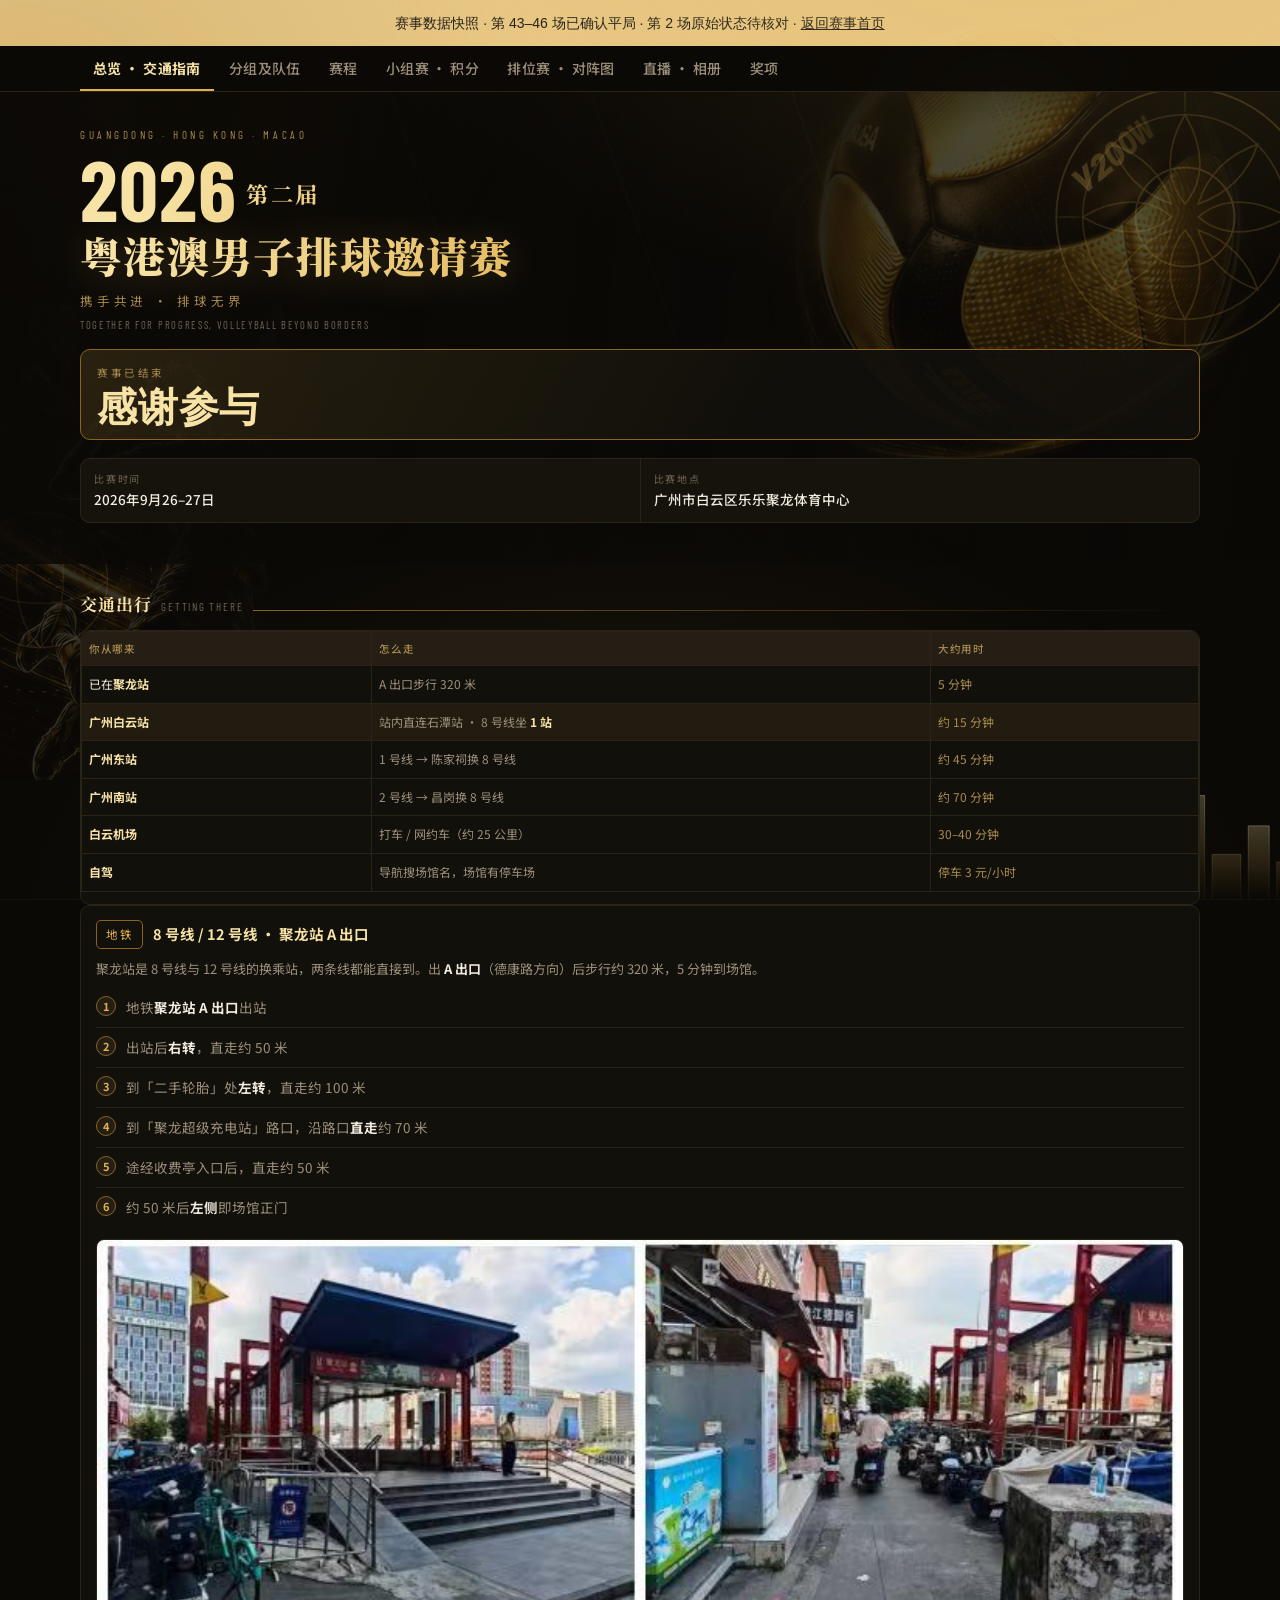
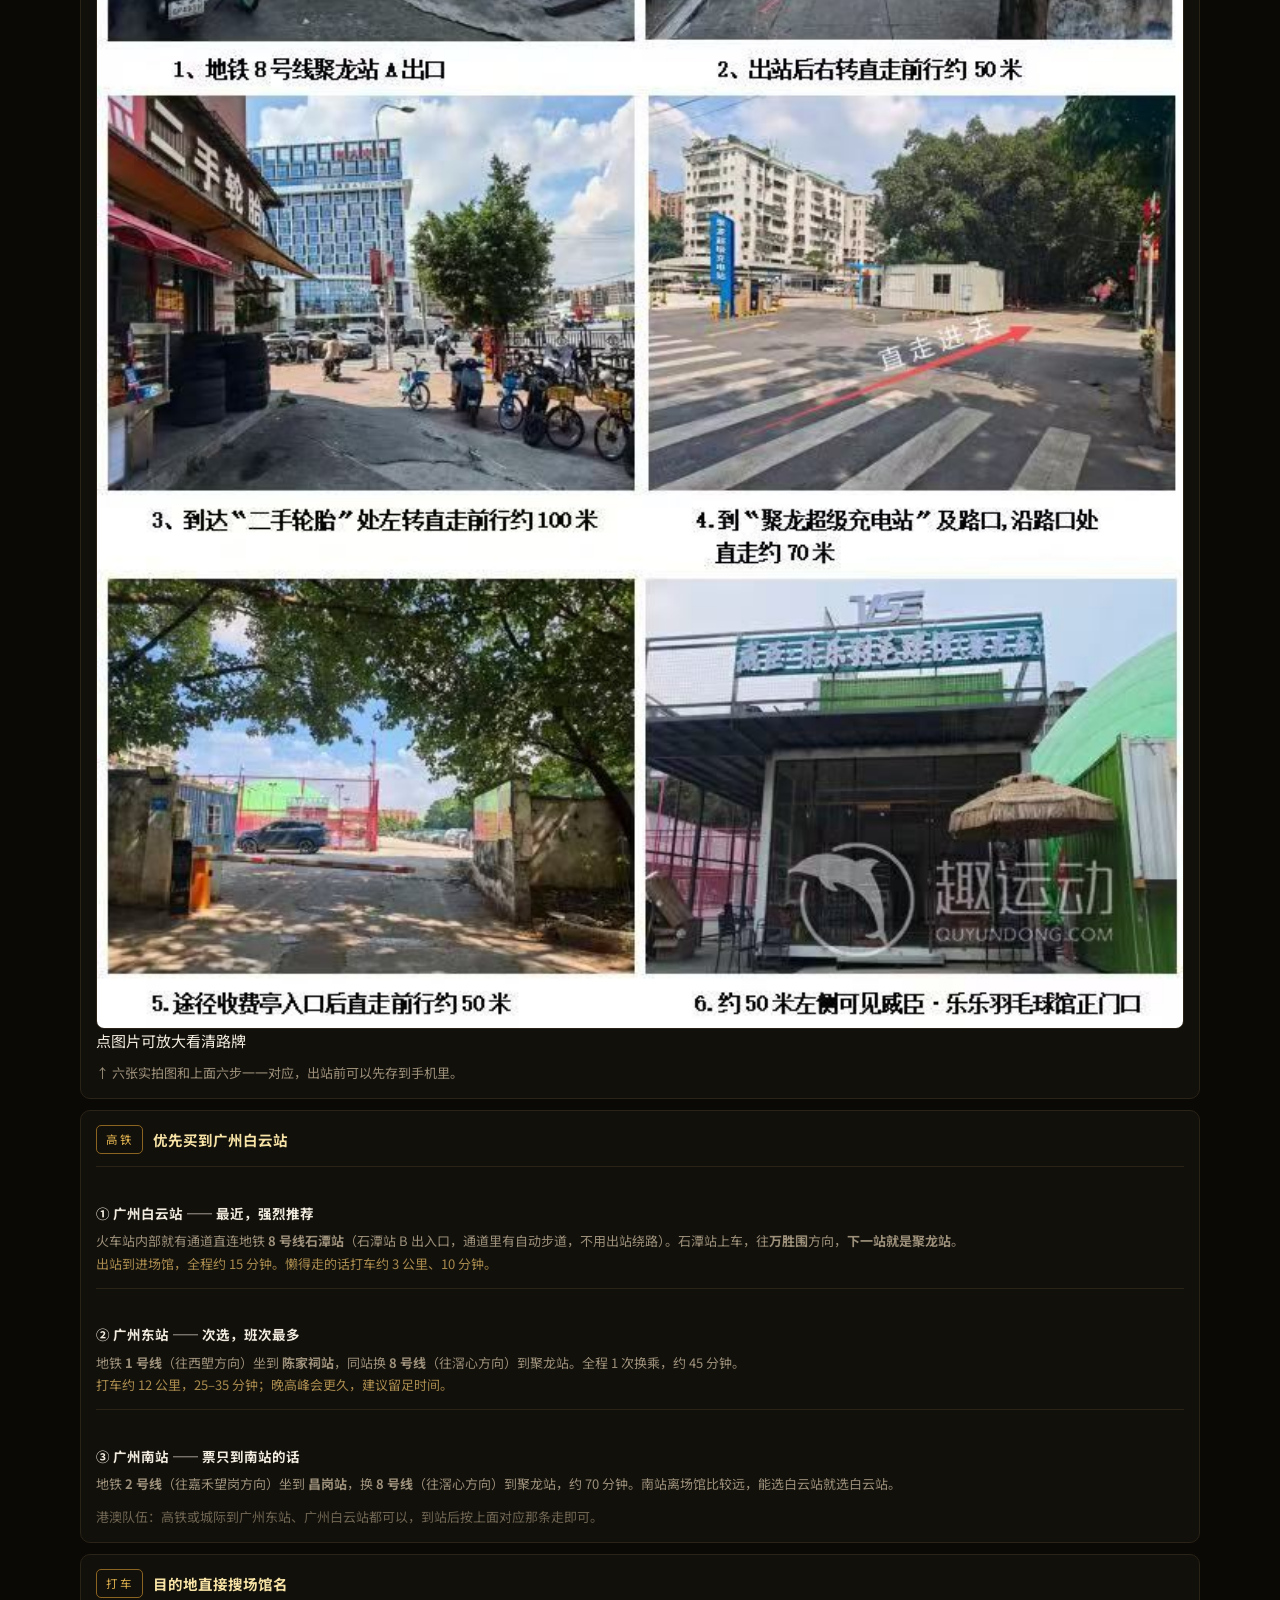
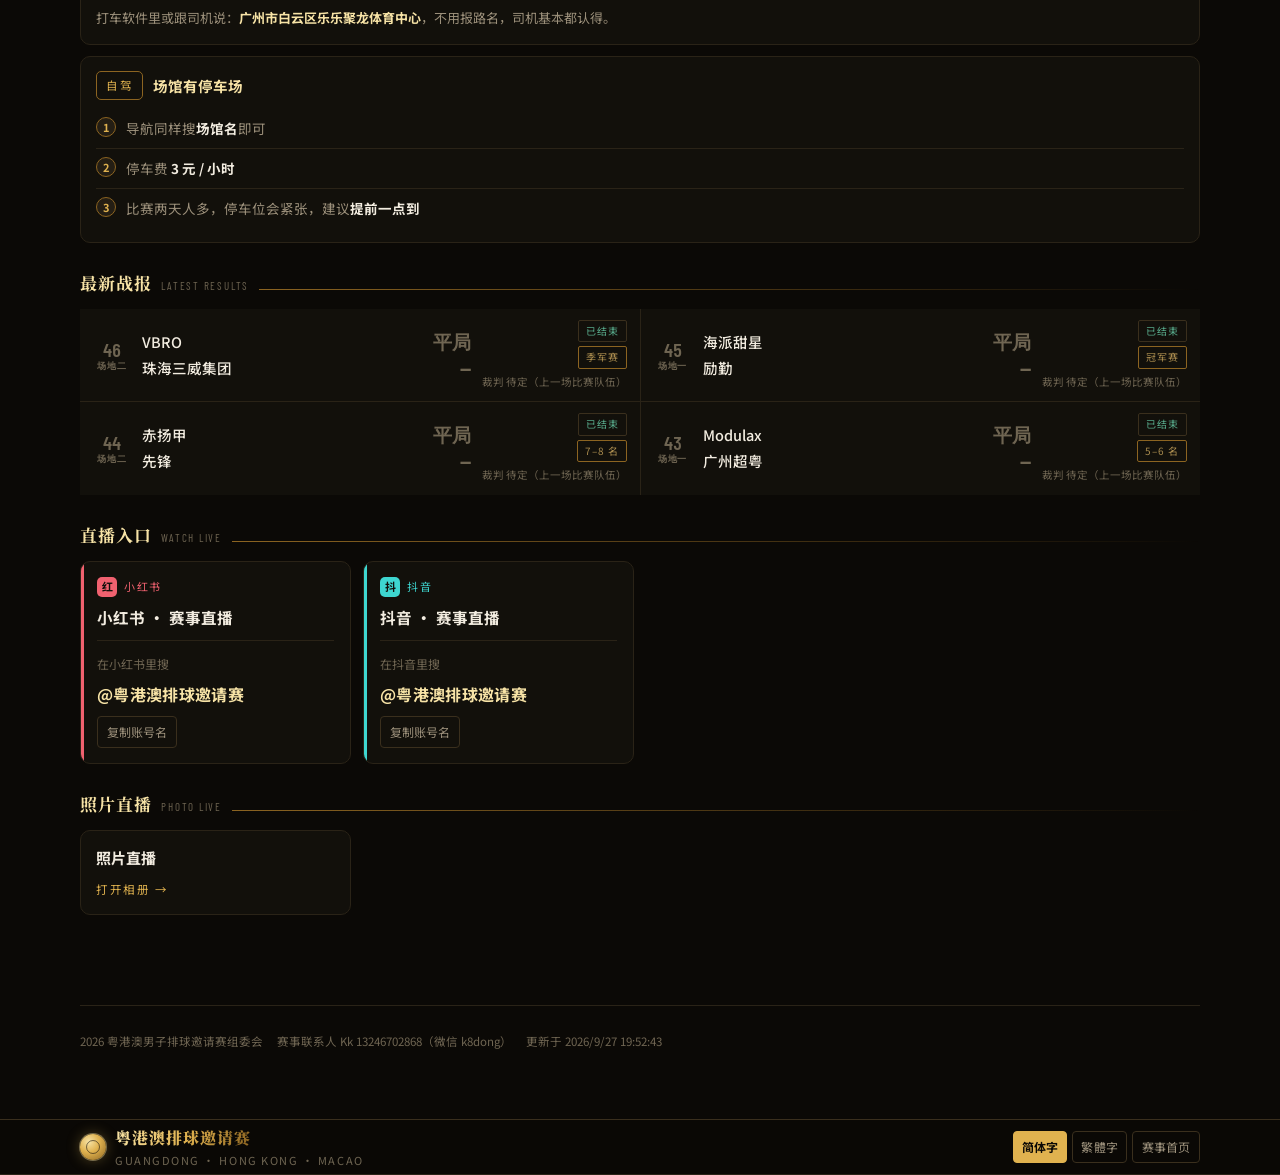
==== mooncup2026/index.html @ c65ff09a "Add files via upload" ====
<!doctype html>
<html lang="zh-CN">
<head>
<meta charset="utf-8">
<meta name="viewport" content="width=device-width,initial-scale=1">
<meta name="theme-color" content="#0B0906">
<meta name="format-detection" content="telephone=no">
<title>粤港澳排球邀请赛</title>
<link rel="stylesheet" href="https://fonts.googleapis.com/css2?family=Noto+Sans+SC:wght@400;500;700;900&amp;family=Noto+Serif+SC:wght@700;900&amp;family=Barlow+Condensed:wght@500;600;700&amp;display=swap">
<style id="app-style">
:root{
  --ink:#0B0906; --ink-1:#12100B; --ink-2:#1A1610; --ink-3:#241E14;
  --line:#3A2F1D; --line-soft:#2A2317;
  --gold:#E0B24F; --gold-hi:#F7E3A6; --gold-deep:#8C6421; --gold-dim:#A98B4E;
  --paper:#F2ECE0; --muted:#9C907B; --muted-2:#6F6552;
  --live:#E2574C; --done:#57A98A; --wait:#7A6E58;
  --r:4px; --rl:10px;
  --w:min(1120px, 100% - 32px);
  color-scheme:dark;
}
*,*::before,*::after{box-sizing:border-box}
html{-webkit-text-size-adjust:100%}
body{margin:0;background:var(--ink);color:var(--paper);
  font-family:"Noto Sans SC","PingFang SC","Hiragino Sans GB","Microsoft YaHei",system-ui,sans-serif;
  font-size:15px;line-height:1.65;-webkit-font-smoothing:antialiased;overflow-x:hidden}
img{max-width:100%;display:block}
button,input,select,textarea{font:inherit;color:inherit}
a{color:var(--gold);text-decoration:none}
a:hover{color:var(--gold-hi)}
:focus-visible{outline:2px solid var(--gold);outline-offset:2px}
[hidden]{display:none !important}
h1,h2,h3,h4,p{margin:0}
table{border-collapse:collapse}

/* ---------- 背景层：金光 · 天际线 · 纹样 ---------- */
.bg{position:fixed;inset:0;pointer-events:none;z-index:0;overflow:hidden}
.bg .glow{position:absolute;inset:0;
  background:
   radial-gradient(1150px 640px at 80% -10%, rgba(224,178,79,.20), transparent 62%),
   radial-gradient(820px 560px at 2% 10%, rgba(140,100,33,.16), transparent 60%),
   radial-gradient(1000px 760px at 50% 108%, rgba(224,178,79,.10), transparent 66%)}
/* 斜向金色光带，取自海报的“光轨”元素 */
.bg .rays{position:absolute;left:-40%;top:-30%;width:180%;height:170%;
  transform:rotate(-19deg);opacity:.5;
  background:repeating-linear-gradient(90deg,
    transparent 0 62px,
    rgba(224,178,79,.055) 62px 63px,
    transparent 63px 96px,
    rgba(247,227,166,.085) 96px 97.4px,
    transparent 97.4px 190px);
  -webkit-mask-image:radial-gradient(58% 46% at 62% 26%,#000 0%,transparent 78%);
  mask-image:radial-gradient(58% 46% at 62% 26%,#000 0%,transparent 78%);
  animation:drift 26s ease-in-out infinite alternate}
@keyframes drift{from{transform:rotate(-19deg) translateX(0)}to{transform:rotate(-19deg) translateX(46px)}}
/* 海报元素：金球 与 扣球剪影（纯设计元素，无文字） */
.bg .el{position:absolute;mix-blend-mode:screen;display:block;pointer-events:none}
.bg .elball{right:-14%;top:26px;width:70%;max-width:560px;opacity:.3;
  -webkit-mask-image:radial-gradient(closest-side,#000 56%,transparent 96%);
  mask-image:radial-gradient(closest-side,#000 56%,transparent 96%);
  animation:float 15s ease-in-out infinite alternate}
.bg .elplay{left:-9%;bottom:96px;width:46%;max-width:360px;opacity:.17;
  -webkit-mask-image:linear-gradient(96deg,#000 46%,transparent 92%);
  mask-image:linear-gradient(96deg,#000 46%,transparent 92%)}
@keyframes float{from{transform:translateY(0) rotate(0deg)}to{transform:translateY(-16px) rotate(8deg)}}
@media(min-width:900px){.bg .elball{width:40%;right:1%;top:10px}
  .bg .elplay{width:22%;left:0;bottom:120px}}
/* 右上角莲花 / 月饼纹样 */
.bg .orn{position:absolute;right:-70px;top:52px;width:330px;height:330px;opacity:.22}
.bg .orn2{position:absolute;left:-90px;bottom:190px;width:260px;height:260px;opacity:.13}
/* 底部粤港澳天际线 */
.bg .sky{position:absolute;left:0;right:0;bottom:0;height:190px;opacity:.42}
.bg .sky svg{width:100%;height:100%;display:block}
@media(max-width:700px){.bg .orn{width:210px;height:210px;right:-64px;opacity:.19}
  .bg .orn2{display:none}.bg .sky{height:130px;opacity:.34}.bg .rays{opacity:.34}}

/* ---------- top bar ---------- */
.bar{position:sticky;top:0;z-index:40;background:rgba(11,9,6,.9);
  backdrop-filter:blur(14px);-webkit-backdrop-filter:blur(14px);
  border-bottom:1px solid var(--line-soft)}
.bar-in{width:var(--w);margin:0 auto;display:flex;align-items:center;gap:12px;height:54px}
.brand{display:flex;align-items:center;gap:9px;min-width:0;flex:1}
.seal{width:26px;height:26px;flex:none;border-radius:50%;
  background:radial-gradient(circle at 34% 30%, var(--gold-hi), var(--gold) 42%, var(--gold-deep) 100%);
  box-shadow:0 0 0 1px rgba(247,227,166,.4), 0 0 14px rgba(224,178,79,.35);position:relative}
.seal::after{content:"";position:absolute;inset:6px;border-radius:50%;
  border:1px solid rgba(11,9,6,.55)}
.brand b{font-family:"Noto Serif SC",serif;font-weight:900;font-size:16px;letter-spacing:.06em;
  background:linear-gradient(100deg,var(--gold-hi),var(--gold) 52%,var(--gold-deep));
  -webkit-background-clip:text;background-clip:text;color:transparent;white-space:nowrap}
.brand span{font-size:11px;color:var(--muted-2);letter-spacing:.14em;white-space:nowrap;
  display:block;overflow:hidden;text-overflow:ellipsis}
@media(max-width:480px){.brand span{font-size:9.5px;letter-spacing:.08em}}
.bar-act{display:flex;gap:5px;flex:none}
.mini.lang{padding:5px 8px;letter-spacing:.02em}
@media(max-width:430px){
  .bar-act{gap:4px}
  .mini.lang{padding:5px 6px;font-size:11.5px}
  .bar-act .mini{padding:5px 7px;font-size:11.5px}
}
.mini{border:1px solid var(--line);background:transparent;color:var(--muted);
  border-radius:var(--r);padding:5px 9px;font-size:12px;cursor:pointer;white-space:nowrap;
  transition:border-color .18s,color .18s}
.mini:hover{border-color:var(--gold-deep);color:var(--gold)}
.mini.on{border-color:var(--gold);color:var(--ink);background:var(--gold);font-weight:700}

/* ---------- nav ---------- */
.nav{position:sticky;top:54px;z-index:39;background:rgba(11,9,6,.94);
  backdrop-filter:blur(14px);-webkit-backdrop-filter:blur(14px);
  border-bottom:1px solid var(--line-soft)}
.nav-in{width:var(--w);margin:0 auto;display:flex;gap:2px;overflow-x:auto;
  scrollbar-width:none;-ms-overflow-style:none}
.nav-in::-webkit-scrollbar{display:none}
.tab{flex:none;border:0;background:transparent;color:var(--muted);cursor:pointer;
  padding:11px 13px 9px;font-size:14px;font-weight:500;letter-spacing:.03em;
  border-bottom:2px solid transparent;transition:color .18s,border-color .18s}
.tab:hover{color:var(--paper)}
.tab[aria-selected="true"]{color:var(--gold-hi);border-bottom-color:var(--gold);font-weight:700}
.tab .dot{display:inline-block;width:6px;height:6px;border-radius:50%;background:var(--live);
  margin-left:5px;vertical-align:middle;animation:pulse 1.6s infinite}
@keyframes pulse{0%,100%{opacity:1}50%{opacity:.25}}

/* ---------- shell ---------- */
main{position:relative;z-index:1;width:var(--w);margin:0 auto;padding:22px 0 90px}
.pane{display:none}
.pane.on{display:block;animation:fade .35s ease both}
@keyframes fade{from{opacity:0;transform:translateY(6px)}to{opacity:1;transform:none}}
@media (prefers-reduced-motion:reduce){*{animation:none !important;transition:none !important}}

/* section heads */
.sh{display:flex;align-items:baseline;gap:10px;margin:26px 0 12px}
.sh:first-child{margin-top:4px}
.sh h2{font-family:"Noto Serif SC",serif;font-weight:700;font-size:17px;letter-spacing:.05em;color:var(--gold-hi)}
.sh em{font-style:normal;font-size:11px;letter-spacing:.16em;color:var(--muted-2);text-transform:uppercase;
  font-family:"Barlow Condensed",sans-serif}
.sh .rule{flex:1;height:1px;background:linear-gradient(90deg,var(--gold-deep),transparent)}

/* ---------- hero（用海报元素拼合） ---------- */
.hero{position:relative;margin:-22px calc((100vw - var(--w)) / -2) 0;
  padding:34px calc((100vw - var(--w)) / 2) 26px;overflow:hidden;isolation:isolate}
.hero .helm{position:absolute;inset:0;z-index:-1;pointer-events:none}
.hero .helm::after{content:"";position:absolute;inset:0;
  background:linear-gradient(96deg,rgba(11,9,6,.9) 2%,rgba(11,9,6,.6) 44%,rgba(11,9,6,.18) 80%,transparent)}
.hero .eyeb{font-family:"Barlow Condensed",sans-serif;font-size:11px;letter-spacing:.32em;
  color:var(--gold-dim);text-transform:uppercase}
.hero .yr{font-family:"Barlow Condensed",sans-serif;font-size:clamp(46px,15vw,86px);font-weight:700;
  line-height:.86;letter-spacing:.01em;margin-top:6px;
  background:linear-gradient(98deg,var(--gold-hi) 6%,var(--gold) 44%,var(--gold-deep) 98%);
  -webkit-background-clip:text;background-clip:text;color:transparent}
.hero .yr em{font-family:"Noto Serif SC",serif;font-style:normal;font-size:.26em;
  letter-spacing:.1em;margin-left:10px;vertical-align:.85em}
.hero h1{font-family:"Noto Serif SC",serif;font-weight:900;font-size:clamp(25px,7.6vw,42px);
  line-height:1.16;letter-spacing:.03em;margin-top:6px;text-wrap:balance;
  background:linear-gradient(96deg,var(--gold-hi) 4%,var(--gold) 50%,var(--gold-deep) 98%);
  -webkit-background-clip:text;background-clip:text;color:transparent;
  filter:drop-shadow(0 4px 18px rgba(224,178,79,.22))}
.hero .slogan{margin-top:12px;font-size:12.5px;letter-spacing:.3em;color:var(--gold-dim)}
.hero .en{margin-top:4px;font-family:"Barlow Condensed",sans-serif;font-size:10.5px;
  letter-spacing:.16em;color:var(--muted-2);text-transform:uppercase}

.facts{display:grid;grid-template-columns:1fr 1fr;gap:1px;
  margin-top:18px;background:var(--line-soft);border:1px solid var(--line-soft);
  border-radius:var(--rl);overflow:hidden}
@media(min-width:700px){.facts{grid-template-columns:repeat(auto-fit,minmax(240px,1fr))}}
.fact{background:rgba(18,16,11,.82);padding:12px 13px}
.fact dt{font-size:10px;letter-spacing:.18em;color:var(--muted-2);margin-bottom:3px}
.fact dd{margin:0;font-size:13.5px;font-weight:500;color:var(--paper);line-height:1.45}

/* countdown */
.cd{margin-top:16px;border:1px solid var(--gold-deep);border-radius:var(--rl);
  background:linear-gradient(120deg,rgba(224,178,79,.14),rgba(18,16,11,.9) 62%);
  padding:14px 16px;display:flex;align-items:center;gap:14px;flex-wrap:wrap}
.cd .cdl{font-size:10.5px;letter-spacing:.24em;color:var(--gold-dim)}
.cd .cdv{font-family:"Barlow Condensed",sans-serif;font-size:clamp(30px,9vw,40px);font-weight:700;
  line-height:1;color:var(--gold-hi);font-variant-numeric:tabular-nums;letter-spacing:.02em;margin-top:3px}
.cd .cdv small{font-size:.4em;color:var(--muted);margin:0 9px 0 3px;font-weight:500}


/* 参赛队伍总览 */
.tlist{display:grid;grid-template-columns:1fr;gap:1px;background:var(--line-soft);
  border:1px solid var(--line-soft);border-radius:var(--rl);overflow:hidden}
@media(min-width:660px){.tlist{grid-template-columns:1fr 1fr}}
.tgh{background:var(--ink-3);padding:7px 13px;font-size:10.5px;letter-spacing:.22em;
  color:var(--gold-dim);grid-column:1/-1}
@media(min-width:660px){.tgh{grid-column:auto}}
.trow{background:rgba(18,16,11,.86);padding:10px 13px;display:flex;align-items:center;gap:10px}
.seed{font-family:"Barlow Condensed",sans-serif;font-size:13px;font-weight:700;letter-spacing:.04em;
  min-width:26px;height:22px;display:inline-flex;align-items:center;justify-content:center;
  border:1px solid var(--gold-deep);border-radius:3px;color:var(--gold);flex:none;
  font-variant-numeric:tabular-nums}
.trow .nm{font-size:14.5px;font-weight:500;overflow:hidden;text-overflow:ellipsis;white-space:nowrap}
.trow .rg{margin-left:auto;font-size:11px;color:var(--muted-2);flex:none}

/* ---------- announcements ---------- */
.ann{border-left:2px solid var(--gold-deep);padding:2px 0 2px 14px;margin-bottom:14px}
.ann.pin{border-left-color:var(--gold)}
.ann h4{font-size:14.5px;font-weight:700;color:var(--paper);display:flex;gap:8px;align-items:center;flex-wrap:wrap}
.ann time{font-family:"Barlow Condensed",sans-serif;font-size:12px;letter-spacing:.08em;color:var(--muted-2)}
.ann p{font-size:13.5px;color:var(--muted);margin-top:3px;white-space:pre-wrap}
.pinchip{font-size:10px;letter-spacing:.1em;background:var(--gold);color:var(--ink);
  padding:1px 6px;border-radius:2px;font-weight:700}

/* ---------- match rows ---------- */
.slot{margin-bottom:2px}
.slot-h{display:flex;align-items:center;gap:9px;padding:14px 0 6px}
.slot-h b{font-family:"Barlow Condensed",sans-serif;font-size:15px;letter-spacing:.09em;
  color:var(--gold-dim);font-variant-numeric:tabular-nums}
.slot-h i{flex:1;height:1px;background:var(--line-soft);font-style:normal}
.pairs{display:grid;grid-template-columns:1fr;gap:1px;background:var(--line-soft)}
@media(min-width:760px){.pairs{grid-template-columns:1fr 1fr}
  .pairs.one{grid-template-columns:1fr}}
.m{background:var(--ink-1);padding:11px 13px;display:grid;
  grid-template-columns:38px 1fr auto;gap:11px;align-items:center;position:relative}
.m.live{background:linear-gradient(100deg,rgba(226,87,76,.13),var(--ink-2));
  box-shadow:inset 2px 0 0 var(--live)}
.m.final{background:var(--ink-1)}
.m .no{font-family:"Barlow Condensed",sans-serif;font-size:19px;font-weight:600;
  color:var(--muted-2);text-align:center;font-variant-numeric:tabular-nums;line-height:1}
.m .no em{display:block;font-style:normal;font-size:9px;letter-spacing:.1em;color:var(--muted-2);margin-top:2px}
.m .who{min-width:0}
.side{display:flex;align-items:center;gap:8px;padding:1px 0}
.side .nm{font-size:14.5px;font-weight:500;overflow:hidden;text-overflow:ellipsis;white-space:nowrap}
.side .sc{margin-left:auto;font-family:"Barlow Condensed",sans-serif;font-size:19px;font-weight:700;
  font-variant-numeric:tabular-nums;color:var(--muted-2);line-height:1.15;min-width:16px;text-align:right}
.side.w .nm{color:var(--gold-hi);font-weight:700}
.side.w .sc{color:var(--gold-hi)}
.m .meta{display:flex;flex-direction:column;align-items:flex-end;gap:4px;flex:none}
.chip{font-size:10px;letter-spacing:.1em;padding:2px 7px;border-radius:2px;
  border:1px solid var(--line);color:var(--muted-2);white-space:nowrap}
.chip.live{border-color:var(--live);color:#F2AAA3;background:rgba(226,87,76,.12)}
.chip.final{border-color:var(--line);color:var(--done)}
.chip.stage{border-color:var(--gold-deep);color:var(--gold-dim)}
.sets{font-family:"Barlow Condensed",sans-serif;font-size:12.5px;letter-spacing:.05em;
  color:var(--muted);font-variant-numeric:tabular-nums;white-space:nowrap;
  text-align:right;margin-top:2px}
.m.final .sets{color:var(--gold-dim)}
.m.live .sets{color:#F2AAA3}
.m .ref{font-size:10.5px;color:var(--muted-2)}
.divider{grid-column:1/-1;background:var(--ink-3);color:var(--gold-dim);font-size:12px;
  letter-spacing:.24em;text-align:center;padding:7px}

/* filters */
.filters{display:flex;gap:6px;flex-wrap:wrap;margin:6px 0 2px}

/* ---------- 赛程总览表 ---------- */
.ovt{width:100%;min-width:720px;font-size:12.5px;border-collapse:collapse}
.ovt th,.ovt td{border:1px solid var(--line-soft);padding:6px 7px;text-align:center;
  font-variant-numeric:tabular-nums;white-space:nowrap}
.ovt thead th{background:var(--ink-3);color:var(--gold-dim);font-weight:500;font-size:10.5px;
  letter-spacing:.1em}
.ovt .day,.ovt .ev{background:var(--ink-2);color:var(--gold-dim);font-size:11.5px;
  letter-spacing:.2em;text-align:left;padding-left:13px;position:sticky;left:0}
.ovt .ev{letter-spacing:.26em}
.ovt .no2{font-family:"Barlow Condensed",sans-serif;font-size:15px;font-weight:600;color:var(--muted-2)}
.ovt .tm{color:var(--paper);min-width:74px;max-width:132px;overflow:hidden;text-overflow:ellipsis}
.ovt .vs{color:var(--muted-2);font-family:"Barlow Condensed",sans-serif;font-size:11px;
  letter-spacing:.08em;width:26px}
.ovt .vs.hasc{width:auto;min-width:56px;padding:5px 6px;line-height:1.15}
.ovt .sc2{display:block;font-family:"Barlow Condensed",sans-serif;font-size:15px;font-weight:700;color:var(--gold-hi)}
.ovt .vs.ip .sc2{color:var(--live)}
.ovt .sd2{display:block;margin-top:3px;padding-top:3px;border-top:1px solid var(--line-soft);
  font-family:"Barlow Condensed",sans-serif;font-size:11px;font-weight:500;color:var(--muted)}
.ovt .sd2 i{display:block;font-style:normal;line-height:1.35;white-space:nowrap}
.ovt .ipt{display:block;margin-top:2px;font-size:9px;letter-spacing:.14em;color:var(--live)}
.ovt .w2{color:var(--gold-hi);font-weight:700}
.ovt .g2{color:var(--muted-2);font-size:11px}
.ovt tr.live2 td{background:rgba(226,87,76,.1)}

/* ---------- 抽签 ---------- */
.board{display:grid;grid-template-columns:1fr;gap:14px;margin-bottom:18px}
@media(min-width:680px){.board{grid-template-columns:1fr 1fr}}
.bgrp{border:1px solid var(--line-soft);border-radius:var(--rl);background:var(--ink-1);overflow:hidden}
.bgrp h3{background:var(--ink-3);padding:8px 13px;font-size:11.5px;letter-spacing:.22em;
  color:var(--gold-dim);display:flex;align-items:center;gap:8px}
.bgrp h3 span{margin-left:auto;font-family:"Barlow Condensed",sans-serif;font-size:13px;color:var(--muted-2)}
.bslot{display:flex;align-items:center;gap:10px;padding:10px 13px;border-top:1px solid var(--line-soft);
  transition:background .6s}
.bslot .sc3{font-family:"Barlow Condensed",sans-serif;font-size:13px;font-weight:700;
  min-width:28px;height:23px;display:inline-flex;align-items:center;justify-content:center;
  border:1px solid var(--line);border-radius:3px;color:var(--muted-2);flex:none}
.bslot.taken .sc3{border-color:var(--gold-deep);color:var(--gold)}
.bslot .nm3{font-size:14.5px;color:var(--muted-2);overflow:hidden;text-overflow:ellipsis;white-space:nowrap}
.bslot.taken .nm3{color:var(--paper);font-weight:500}
.bslot .rg3{margin-left:auto;font-size:10.5px;color:var(--muted-2);flex:none;
  border:1px solid var(--line-soft);border-radius:2px;padding:1px 6px}
.bslot.fresh{background:linear-gradient(90deg,rgba(224,178,79,.28),transparent 78%)}

.gates{display:grid;grid-template-columns:1fr;gap:10px}
@media(min-width:440px){.gates{grid-template-columns:1fr 1fr}}
@media(min-width:900px){.gates{grid-template-columns:repeat(4,1fr)}}
.gate2{border:1px solid var(--line-soft);border-radius:var(--rl);background:var(--ink-1);
  padding:16px 15px;text-align:left;cursor:pointer;transition:border-color .2s,transform .2s;width:100%}
.gate2:hover:not(:disabled){border-color:var(--gold-deep);transform:translateY(-2px)}
.gate2:disabled{opacity:.42;cursor:not-allowed}
.gate2 .gl{font-family:"Noto Serif SC",serif;font-size:18px;font-weight:700;color:var(--gold-hi)}
.gate2 .gq{font-size:11.5px;color:var(--muted-2);margin-top:5px;line-height:1.6}
.gate2 .gn{margin-top:9px;font-family:"Barlow Condensed",sans-serif;font-size:12px;
  letter-spacing:.14em;color:var(--gold)}

.drawbox{border:1px solid var(--gold-deep);border-radius:var(--rl);padding:18px;
  background:linear-gradient(155deg,rgba(224,178,79,.13),var(--ink-1))}
.drawbox h4{font-family:"Noto Serif SC",serif;font-size:17px;color:var(--gold-hi)}
.drawbox p{font-size:12.5px;color:var(--muted);margin-top:6px}
.roller{margin:18px 0 6px;text-align:center;border:1px solid var(--line);border-radius:var(--rl);
  background:var(--ink);padding:26px 14px;position:relative;overflow:hidden}
.roller .rv{font-family:"Barlow Condensed",sans-serif;font-size:clamp(48px,17vw,74px);font-weight:700;
  line-height:1;letter-spacing:.04em;color:var(--gold-hi);font-variant-numeric:tabular-nums}
.roller.spin .rv{opacity:.55;filter:blur(.6px)}
.roller.done{border-color:var(--gold);box-shadow:0 0 30px rgba(224,178,79,.28) inset}
.roller.done .rv{background:linear-gradient(96deg,var(--gold-hi),var(--gold) 58%,var(--gold-deep));
  -webkit-background-clip:text;background-clip:text;color:transparent;
  animation:pop .55s cubic-bezier(.2,1.5,.4,1)}
@keyframes pop{from{transform:scale(.72);opacity:0}to{transform:scale(1);opacity:1}}
.roller .rl2{font-size:11px;letter-spacing:.26em;color:var(--gold-dim);margin-top:10px}
.roller .rteam{font-family:"Noto Serif SC",serif;font-size:18px;font-weight:700;
  color:var(--paper);margin-top:8px}

/* ---------- standings ---------- */
.tbl-wrap{overflow-x:auto;border:1px solid var(--line-soft);border-radius:var(--rl);background:var(--ink-1)}
table.st{width:100%;min-width:520px;font-size:13.5px}
table.st th,table.st td{padding:9px 10px;text-align:center;border-bottom:1px solid var(--line-soft);
  font-variant-numeric:tabular-nums;white-space:nowrap}
table.st th{font-size:10.5px;letter-spacing:.12em;color:var(--muted-2);font-weight:500;
  background:var(--ink-2);position:sticky;top:0}
table.st td:nth-child(2){text-align:left;font-weight:500}
table.st tr:last-child td{border-bottom:0}
table.st .rk{font-family:"Barlow Condensed",sans-serif;font-size:17px;font-weight:700;color:var(--muted-2)}
table.st tr.top .rk{color:var(--gold-hi)}
table.st tr.top td:nth-child(2){color:var(--gold-hi)}
table.st tr.qual{box-shadow:inset 2px 0 0 var(--gold-deep)}
.mx{width:100%;min-width:760px;font-size:12px}
.mx th,.mx td{border:1px solid var(--line-soft);padding:6px 5px;text-align:center;
  font-variant-numeric:tabular-nums;vertical-align:middle}
.mx th{background:var(--ink-2);color:var(--muted-2);font-weight:500;font-size:11px}
.mx td.self{background:var(--ink-3)}
.mx td.res{font-family:"Barlow Condensed",sans-serif;font-size:15px;font-weight:600;line-height:1.15;
  min-width:58px;padding:5px 4px}
.mx td.res small{display:block;margin-top:3px;padding-top:3px;
  border-top:1px solid var(--line-soft);font-family:"Barlow Condensed",sans-serif;
  font-size:11.5px;color:var(--muted);font-weight:500;letter-spacing:.2px}
.mx td.res small i{display:block;font-style:normal;line-height:1.35;white-space:nowrap}
.mx td.res small i.l{color:var(--muted-2)}
.mx td.win{color:var(--gold-hi)}
.mx td.res.ip{color:var(--live);background:rgba(226,87,76,.07)}
.mx td.res .ipt2{display:block;margin-top:2px;font-family:"Noto Sans SC",sans-serif;
  font-size:8.5px;letter-spacing:.14em;color:var(--live);font-weight:400}

/* ---------- bracket（球赛转播风格） ---------- */
.scroller{overflow-x:auto;overflow-y:visible;-webkit-overflow-scrolling:touch;
  scrollbar-width:none;padding:30px 0 6px;margin:0 -16px;scroll-snap-type:x proximity}
.scroller::-webkit-scrollbar{display:none}
.swipe{display:flex;align-items:center;gap:7px;font-size:11px;letter-spacing:.12em;
  color:var(--muted-2);margin:6px 0 2px;position:relative;z-index:2}
.swipe i{flex:1;height:1px;background:linear-gradient(90deg,var(--line),transparent);font-style:normal}
@media(min-width:900px){.swipe{display:none}}

.tree{display:flex;align-items:stretch;min-width:706px;padding:0 16px}
.rnd{flex:1;display:flex;flex-direction:column;min-width:0;position:relative;padding:0 19px;
  scroll-snap-align:center}
.rnd>h3{position:absolute;top:-24px;left:19px;right:19px;margin:0;
  font-family:"Barlow Condensed",sans-serif;font-size:12px;font-weight:700;letter-spacing:.22em;
  color:var(--gold-dim);text-transform:uppercase;white-space:nowrap;overflow:hidden;text-overflow:ellipsis}
.rnd>h3 b{color:var(--gold-hi);font-family:"Noto Sans SC",sans-serif;font-weight:700;
  letter-spacing:.08em;margin-right:7px}
.rnd .stack{flex:1;display:flex;flex-direction:column;justify-content:space-around;position:relative}
.pair{flex:1;display:flex;flex-direction:column;justify-content:space-around;position:relative}
.r1 .bm::after,.r2 .bm::after{content:"";position:absolute;right:-19px;top:50%;width:19px;height:1px;
  background:var(--line);transition:background .5s,box-shadow .5s}
.r1 .bm.adv::after,.r2 .bm.adv::after{background:var(--gold);box-shadow:0 0 8px rgba(224,178,79,.6)}
.pair::after{content:"";position:absolute;right:-19px;top:25%;bottom:25%;width:1px;background:var(--line)}
.pair.solved::after{background:linear-gradient(180deg,var(--gold-deep),var(--gold),var(--gold-deep));
  box-shadow:0 0 8px rgba(224,178,79,.35)}
.r2 .pair::before,.r3 .pair::before{content:"";position:absolute;left:-19px;top:50%;width:19px;height:1px;
  background:var(--line)}
.r2 .pair.fed::before,.r3 .pair.fed::before{background:var(--gold);box-shadow:0 0 8px rgba(224,178,79,.55)}
.r3 .stack{justify-content:center;gap:14px}

.bm{background:linear-gradient(158deg,var(--ink-2),var(--ink-1));
  border:1px solid var(--line-soft);border-radius:7px;padding:0;overflow:hidden;
  position:relative;transition:border-color .25s,box-shadow .25s,transform .2s}
.bm:hover{border-color:var(--gold-deep);transform:translateY(-1px)}
.bm.gold{border-color:var(--gold-deep)}
.bm .bt{display:flex;align-items:center;gap:7px;font-family:"Barlow Condensed",sans-serif;
  font-size:11px;letter-spacing:.12em;color:var(--muted-2);
  background:rgba(36,30,20,.75);padding:4px 9px;border-bottom:1px solid var(--line-soft)}
.bm.gold .bt{background:linear-gradient(90deg,rgba(224,178,79,.24),rgba(36,30,20,.7));color:var(--gold-hi)}
.bm .bt .rt{margin-left:auto;color:inherit;opacity:.85}
.bm .bt .onairdot{width:6px;height:6px;border-radius:50%;background:var(--live);
  animation:pulse 1.4s infinite;flex:none}
.bs{display:flex;align-items:center;gap:9px;padding:8px 10px;position:relative}
.bs+.bs{border-top:1px solid rgba(58,47,29,.55)}
.bs .sd{font-family:"Barlow Condensed",sans-serif;font-size:11.5px;font-weight:700;
  min-width:24px;height:19px;display:inline-flex;align-items:center;justify-content:center;
  border:1px solid var(--line);border-radius:3px;color:var(--muted-2);flex:none;letter-spacing:.02em}
.bs .nm{font-size:14px;overflow:hidden;text-overflow:ellipsis;white-space:nowrap;color:var(--muted)}
.bs .sc{margin-left:auto;font-family:"Barlow Condensed",sans-serif;font-weight:700;
  font-size:20px;color:var(--muted-2);flex:none;font-variant-numeric:tabular-nums;line-height:1}
.bs.w{background:linear-gradient(90deg,rgba(224,178,79,.13),transparent 72%)}
.bs.w::before{content:"";position:absolute;left:0;top:0;bottom:0;width:3px;background:var(--gold);
  box-shadow:0 0 10px rgba(224,178,79,.8)}
.bs.w .nm{color:var(--gold-hi);font-weight:700}
.bs.w .sc{color:var(--gold-hi)}
.bs.w .sd{border-color:var(--gold-deep);color:var(--gold)}
.bm .setline{font-family:"Barlow Condensed",sans-serif;font-size:11px;letter-spacing:.1em;
  color:var(--muted-2);padding:4px 10px 6px;border-top:1px solid rgba(58,47,29,.4);
  font-variant-numeric:tabular-nums}

/* 冠军牌 */
.champ{border:1px solid var(--gold-deep);border-radius:var(--rl);padding:20px 16px;text-align:center;
  position:relative;overflow:hidden;
  background:linear-gradient(155deg,rgba(224,178,79,.22),rgba(140,100,33,.08) 58%,var(--ink-1))}
.champ::after{content:"";position:absolute;top:0;left:-60%;width:45%;height:100%;
  background:linear-gradient(100deg,transparent,rgba(247,227,166,.25),transparent);
  animation:sweep 4.6s ease-in-out infinite}
@keyframes sweep{0%{left:-60%}55%,100%{left:130%}}
.champ .cup{font-size:28px;line-height:1}
.champ .cl{font-family:"Barlow Condensed",sans-serif;font-size:11px;letter-spacing:.34em;
  color:var(--gold-dim);margin-top:8px}
.champ .cn{font-family:"Noto Serif SC",serif;font-size:22px;font-weight:900;margin-top:5px;
  background:linear-gradient(96deg,var(--gold-hi),var(--gold) 60%,var(--gold-deep));
  -webkit-background-clip:text;background-clip:text;color:transparent}
.champ .cn.tbd{background:none;color:var(--muted-2);font-size:16px;font-weight:700}
.champ .sub{font-size:11.5px;color:var(--muted-2);margin-top:9px}
/* 名次赛列表 */
.rank-list{display:grid;grid-template-columns:1fr;gap:10px;margin-top:10px}
@media(min-width:620px){.rank-list{grid-template-columns:1fr 1fr}}
@media(min-width:980px){.rank-list{grid-template-columns:repeat(4,1fr)}}

/* ---------- teams ---------- */
.tg{display:grid;grid-template-columns:repeat(auto-fill,minmax(228px,1fr));gap:1px;
  background:var(--line-soft);border:1px solid var(--line-soft);border-radius:var(--rl);overflow:hidden}
.tc{background:var(--ink-1);padding:14px}
.tc .code{font-family:"Barlow Condensed",sans-serif;font-size:12px;letter-spacing:.16em;color:var(--gold-deep)}
.tc h4{font-size:16px;font-weight:700;margin-top:2px;color:var(--paper)}
.tc .rg{font-size:11.5px;color:var(--muted-2);margin-top:2px}
.tc p{font-size:12.5px;color:var(--muted);margin-top:8px;white-space:pre-wrap}
.tc details{margin-top:10px}
.tc summary{font-size:12px;color:var(--gold-dim);cursor:pointer;list-style:none;
  border-top:1px solid var(--line-soft);padding-top:8px}
.tc summary::-webkit-details-marker{display:none}
.tc summary::after{content:" ▾"}
.tc details[open] summary::after{content:" ▴"}
.roster{margin-top:8px;font-size:12.5px}
.roster div{display:flex;gap:8px;padding:3px 0;border-bottom:1px solid var(--line-soft)}
.roster div:last-child{border:0}
.roster .n{font-family:"Barlow Condensed",sans-serif;width:26px;color:var(--gold-dim);
  font-variant-numeric:tabular-nums;font-size:14px}
.roster .p{margin-left:auto;color:var(--muted-2);font-size:11.5px}
.cap{color:var(--gold);font-size:10px;border:1px solid var(--gold-deep);padding:0 4px;border-radius:2px}

/* ---------- live streams ---------- */
.lv{display:grid;grid-template-columns:repeat(auto-fill,minmax(258px,1fr));gap:12px}
.srch{margin-top:10px;padding-top:10px;border-top:1px solid var(--line-soft)}
.srch span{font-size:12px;color:var(--muted-2)}
.srch b{display:block;margin:5px 0 9px;font-size:16px;font-weight:700;color:var(--gold-hi);
  letter-spacing:.02em;word-break:break-all;-webkit-user-select:all;user-select:all}
.lvc{position:relative;display:block;background:var(--ink-1);border:1px solid var(--line-soft);
  border-radius:var(--rl);padding:15px 16px;overflow:hidden;transition:border-color .2s,transform .2s}
a.lvc:hover{border-color:var(--gold-deep);transform:translateY(-2px)}
.lvc::before{content:"";position:absolute;left:0;top:0;bottom:0;width:3px;background:var(--plat,var(--gold-deep))}
.lvc .pl{display:flex;align-items:center;gap:7px;font-size:11px;letter-spacing:.14em;color:var(--plat,var(--gold-dim))}
.lvc .pl b{display:inline-flex;align-items:center;justify-content:center;width:20px;height:20px;
  border-radius:5px;background:var(--plat,var(--gold-deep));color:#12100B;font-size:11px;font-weight:700;
  letter-spacing:0;flex:none}
.lvc h4{font-size:15.5px;font-weight:700;color:var(--paper);margin-top:8px}
.lvc p{font-size:12.5px;color:var(--muted);margin-top:5px;white-space:pre-wrap}
.lvc .go{margin-top:10px;font-size:11.5px;letter-spacing:.14em;color:var(--gold)}
.onair{display:inline-flex;align-items:center;gap:5px;font-size:10.5px;letter-spacing:.12em;
  color:#F2AAA3;background:rgba(226,87,76,.15);border:1px solid var(--live);
  padding:1px 7px;border-radius:2px;margin-left:auto}
.onair i{width:6px;height:6px;border-radius:50%;background:var(--live);animation:pulse 1.4s infinite;font-style:normal}

/* ---------- cards / links ---------- */
.cards{display:grid;grid-template-columns:repeat(auto-fill,minmax(250px,1fr));gap:12px}
.card{background:var(--ink-1);border:1px solid var(--line-soft);border-radius:var(--rl);
  padding:15px;display:block;transition:border-color .2s,transform .2s}
a.card:hover{border-color:var(--gold-deep);transform:translateY(-2px)}
.card h4{font-size:15px;font-weight:700;color:var(--paper)}
.card p{font-size:12.5px;color:var(--muted);margin-top:5px;white-space:pre-wrap}
.card .go{margin-top:9px;font-size:11.5px;letter-spacing:.14em;color:var(--gold)}
.empty{color:var(--muted-2);font-size:13px;padding:22px;text-align:center;
  border:1px dashed var(--line);border-radius:var(--rl)}

/* awards */
.podium{display:grid;grid-template-columns:1fr;gap:1px;background:var(--line-soft);
  border:1px solid var(--line-soft);border-radius:var(--rl);overflow:hidden}
@media(min-width:640px){.podium{grid-template-columns:repeat(3,1fr)}}
.pd{background:var(--ink-1);padding:18px 16px;text-align:center}
.pd .pl{font-size:11px;letter-spacing:.24em;color:var(--muted-2)}
.pd .pn{font-family:"Noto Serif SC",serif;font-size:20px;font-weight:700;margin-top:6px;color:var(--paper)}
.pd .pp{font-size:12px;color:var(--muted-2);margin-top:4px}
.pd.g{background:linear-gradient(165deg,rgba(224,178,79,.14),var(--ink-1))}
.pd.g .pl{color:var(--gold)}
.pd.g .pn{background:linear-gradient(96deg,var(--gold-hi),var(--gold));
  -webkit-background-clip:text;background-clip:text;color:transparent}
.aw{display:grid;grid-template-columns:repeat(auto-fill,minmax(190px,1fr));gap:1px;
  background:var(--line-soft);border:1px solid var(--line-soft);border-radius:var(--rl);overflow:hidden;margin-top:12px}
.awi{background:var(--ink-1);padding:12px 14px}
.awi .l{font-size:10.5px;letter-spacing:.16em;color:var(--muted-2)}
.awi .v{font-size:15px;font-weight:700;margin-top:3px}
.awi .t{font-size:11.5px;color:var(--muted-2)}

/* ---------- 队伍清单 ---------- */
.tmlist{display:grid;grid-template-columns:1fr;background:var(--line-soft);gap:1px;
  border:1px solid var(--line-soft);border-radius:var(--rl);overflow:hidden}
@media(min-width:720px){.tmlist{grid-template-columns:1fr 1fr}}
.tmrow{display:flex;align-items:center;gap:13px;padding:15px 15px;width:100%;text-align:left;
  background:rgba(18,16,11,.88);border:0;cursor:pointer;transition:background .2s}
.tmrow:hover{background:var(--ink-3)}
.tmrow .sd2{font-family:"Barlow Condensed",sans-serif;font-size:16px;font-weight:700;
  min-width:38px;height:32px;display:inline-flex;align-items:center;justify-content:center;
  border:1px solid var(--gold-deep);border-radius:4px;color:var(--gold);flex:none;
  letter-spacing:.03em;background:rgba(224,178,79,.07)}
.tmrow .mid{min-width:0;flex:1}
.tmrow .nm4{display:block;font-family:"Noto Serif SC",serif;font-size:16.5px;font-weight:700;
  color:var(--paper);overflow:hidden;text-overflow:ellipsis;white-space:nowrap;line-height:1.35}
.tmrow .sub4{display:block;font-size:11.5px;color:var(--muted-2);margin-top:2px;letter-spacing:.06em;
  overflow:hidden;text-overflow:ellipsis;white-space:nowrap}
.tmrow .go4{flex:none;font-size:11px;letter-spacing:.12em;color:var(--gold-dim);
  display:flex;align-items:center;gap:5px}
.tmrow .go4 b{font-family:"Barlow Condensed",sans-serif;font-size:17px;font-weight:700;line-height:1}

/* ---------- 全屏名单 ---------- */
.rv{position:fixed;inset:0;z-index:80;background:var(--ink);display:flex;
  flex-direction:column;-webkit-overflow-scrolling:touch}
.rv .rvtop{display:flex;align-items:center;gap:11px;padding:12px 15px;flex:none;
  border-bottom:1px solid var(--line-soft);background:rgba(11,9,6,.96)}
.rv .rvtop .sd2{font-family:"Barlow Condensed",sans-serif;font-size:15px;font-weight:700;
  min-width:34px;height:28px;display:inline-flex;align-items:center;justify-content:center;
  border:1px solid var(--gold-deep);border-radius:4px;color:var(--gold);flex:none}
.rv .rvtop h4{font-family:"Noto Serif SC",serif;font-size:16px;font-weight:700;
  color:var(--gold-hi);flex:1;min-width:0;overflow:hidden;text-overflow:ellipsis;white-space:nowrap}
.rv .rvx{border:1px solid var(--line);background:transparent;color:var(--muted);
  border-radius:var(--r);padding:5px 11px;font-size:13px;cursor:pointer;flex:none}
.rv .rvx:hover{border-color:var(--gold-deep);color:var(--gold)}
.rv .rvbody{flex:1;overflow:auto;padding:14px 12px 4px;-webkit-overflow-scrolling:touch}
.rv .rvbody img{width:100%;max-width:620px;margin:0 auto;display:block;border-radius:8px;
  border:1px solid var(--line-soft)}
.rv .rvhint{text-align:center;font-size:11px;color:var(--muted-2);padding:9px 0 2px}
.rv .rvnav{flex:none;display:flex;align-items:center;gap:10px;padding:10px 15px;
  border-top:1px solid var(--line-soft);background:rgba(11,9,6,.96)}
.rv .rvnav button{flex:1;border:1px solid var(--line);background:transparent;color:var(--muted);
  border-radius:var(--r);padding:11px 8px;font-size:13.5px;cursor:pointer}
.rv .rvnav button:hover:not(:disabled){border-color:var(--gold-deep);color:var(--gold)}
.rv .rvnav button:disabled{opacity:.35;cursor:not-allowed}
.rv .rvcount{flex:none;font-family:"Barlow Condensed",sans-serif;font-size:14px;
  color:var(--muted-2);letter-spacing:.08em;min-width:52px;text-align:center}
.nolist{font-size:12px;color:var(--muted-2);margin-top:10px}

/* notes */
.note{border:1px solid var(--line-soft);border-radius:var(--rl);background:var(--ink-1);
  padding:15px 16px;margin-bottom:10px}
.note h4{font-size:14.5px;font-weight:700;color:var(--gold-hi)}
.way{border:1px solid var(--line-soft);border-radius:var(--rl);background:var(--ink-1);
  padding:14px 15px;margin-bottom:11px}
.way .wh{display:flex;align-items:center;gap:10px;margin-bottom:9px}
.way .wh i{font-style:normal;flex:none;font-size:11.5px;letter-spacing:.14em;color:var(--gold);
  border:1px solid var(--gold-deep);border-radius:5px;padding:4px 9px}
.way .wh b{font-size:14.5px;color:var(--gold-hi);font-weight:700}
.way .wp{font-size:13px;color:var(--muted);line-height:1.75}
.way ol.steps{margin:8px 0 0;padding:0;list-style:none;counter-reset:st}
.way ol.steps li{counter-increment:st;position:relative;padding:8px 0 8px 30px;
  font-size:13.5px;color:var(--muted);line-height:1.7}
.way ol.steps li+li{border-top:1px solid var(--line-soft)}
.way ol.steps li:before{content:counter(st);position:absolute;left:0;top:8px;
  width:20px;height:20px;border-radius:50%;background:var(--ink-3);border:1px solid var(--gold-deep);
  color:var(--gold);font-size:11px;font-weight:700;display:flex;align-items:center;justify-content:center}
.way ol.steps li b{color:var(--paper);font-weight:700}
.routeimg{display:block;width:100%;margin-top:12px;border-radius:8px;border:1px solid var(--line-soft)}
.myhint{margin:2px 0 14px;padding:10px 12px;border:1px solid var(--gold-deep);border-radius:var(--rl);
  background:rgba(224,178,79,.07);font-size:12.5px;color:var(--muted);line-height:1.7}
.myhint b{color:var(--gold-hi);font-weight:700}
.chip.duty{border-color:var(--gold-deep);color:var(--gold);background:rgba(224,178,79,.1)}
.way .sub{margin-top:12px;padding-top:12px;border-top:1px solid var(--line-soft)}
.way .sub:first-of-type{margin-top:4px}
.way .sub h5{font-size:13.5px;font-weight:700;color:var(--paper);margin-bottom:6px}
table.trip{width:100%;border-collapse:collapse;font-size:12px;margin-bottom:12px;table-layout:fixed}
table.trip th{background:var(--ink-3);color:var(--gold-dim);font-weight:500;font-size:10.5px;
  letter-spacing:.06em;padding:8px 7px;text-align:left;border:1px solid var(--line-soft)}
table.trip th:nth-child(1),table.trip td:nth-child(1){width:26%}
table.trip th:nth-child(3),table.trip td:nth-child(3){width:24%}
table.trip td{padding:9px 7px;border:1px solid var(--line-soft);color:var(--muted);line-height:1.55;
  vertical-align:middle;word-break:break-word}
table.trip td:first-child{color:var(--paper)}
table.trip td:last-child{color:var(--gold-dim);font-variant-numeric:tabular-nums}
table.trip td b{color:var(--gold-hi);font-weight:700}
table.trip tr.hi td{background:rgba(224,178,79,.07)}
.note p{font-size:13.5px;color:var(--muted);margin-top:6px;white-space:pre-wrap}

/* ---------- admin ---------- */
.adm{position:fixed;inset:0;z-index:60;background:rgba(6,5,3,.97);overflow-y:auto;
  backdrop-filter:blur(6px);-webkit-backdrop-filter:blur(6px)}
.adm-in{width:var(--w);margin:0 auto;padding:18px 0 100px}
.adm-h{display:flex;align-items:center;gap:10px;padding:8px 0 14px;position:sticky;top:0;
  background:rgba(6,5,3,.97);z-index:2;border-bottom:1px solid var(--line-soft);margin-bottom:14px}
.adm-h h2{font-family:"Noto Serif SC",serif;font-size:17px;color:var(--gold-hi);flex:1}
.btn{border:1px solid var(--gold-deep);background:transparent;color:var(--gold);
  border-radius:var(--r);padding:8px 14px;font-size:13px;cursor:pointer;font-weight:500;
  transition:background .18s,color .18s}
.btn:hover{background:rgba(224,178,79,.12)}
.btn.pri{background:var(--gold);border-color:var(--gold);color:var(--ink);font-weight:700}
.btn.pri:hover{background:var(--gold-hi)}
.btn.gh{border-color:var(--line);color:var(--muted)}
.btn:disabled{opacity:.45;cursor:not-allowed}
.fld{margin-bottom:11px}
.fld label{display:block;font-size:11px;letter-spacing:.13em;color:var(--muted-2);margin-bottom:4px}
.fld input,.fld textarea,.fld select{width:100%;background:var(--ink-2);border:1px solid var(--line);
  border-radius:var(--r);padding:9px 10px;font-size:14px}
.fld textarea{min-height:76px;resize:vertical;line-height:1.55}
.fld input:focus,.fld textarea:focus,.fld select:focus{border-color:var(--gold-deep);outline:none}
.row{display:grid;gap:10px;grid-template-columns:1fr 1fr}
.box{border:1px solid var(--line-soft);border-radius:var(--rl);background:var(--ink-1);
  padding:14px;margin-bottom:12px}
.box>h4{font-size:13.5px;color:var(--gold-hi);margin-bottom:10px;display:flex;gap:8px;align-items:center;flex-wrap:wrap}
.setrow{display:grid;grid-template-columns:44px 1fr 12px 1fr;gap:7px;align-items:center;margin-bottom:7px}
.setrow span{font-size:11px;color:var(--muted-2);text-align:center}
.setrow input{width:100%;background:var(--ink-2);border:1px solid var(--line);border-radius:var(--r);
  padding:8px;text-align:center;font-family:"Barlow Condensed",sans-serif;font-size:18px;font-variant-numeric:tabular-nums}
.savebar{position:fixed;left:0;right:0;bottom:0;z-index:61;background:rgba(11,9,6,.97);
  border-top:1px solid var(--line);padding:11px 0}
.savebar-in{width:var(--w);margin:0 auto;display:flex;gap:10px;align-items:center}
.savebar .st{flex:1;font-size:12px;color:var(--muted-2)}
.gate{max-width:340px;margin:16vh auto 0;text-align:center}
.gate .seal{width:44px;height:44px;margin:0 auto 14px}
.gate h3{font-family:"Noto Serif SC",serif;font-size:18px;color:var(--gold-hi);margin-bottom:14px}
.pill{display:inline-flex;gap:5px;align-items:center;font-size:11px;color:var(--muted-2)}
.foot{width:var(--w);margin:0 auto;padding:26px 0 40px;border-top:1px solid var(--line-soft);
  font-size:11.5px;color:var(--muted-2);display:flex;gap:14px;flex-wrap:wrap;align-items:center}
.toast{position:fixed;left:50%;bottom:82px;transform:translateX(-50%);z-index:70;
  background:var(--ink-3);border:1px solid var(--gold-deep);color:var(--gold-hi);
  padding:10px 18px;border-radius:var(--rl);font-size:13px;box-shadow:0 10px 30px rgba(0,0,0,.6)}
/* ============================================================
   手机端适配（<=560px）：居中、加大字号、表格改卡片
   ============================================================ */
@media(max-width:560px){
  body{font-size:15.5px}

  /* 顶栏：小屏藏掉英文副标，给按钮腾地方 */
  .bar-in{height:52px;gap:8px}
  .brand span{display:none}
  .brand b{font-size:16.5px}
  .bar-act .mini{padding:7px 9px;font-size:12px}

  /* 导航：右侧渐隐，提示可以左右滑 */
  .nav::after{content:"";position:absolute;right:0;top:0;bottom:0;width:26px;pointer-events:none;
    background:linear-gradient(90deg,transparent,rgba(11,9,6,.94))}
  .tab{padding:12px 12px 10px;font-size:14.5px}

  /* 区块标题居中 */
  .sh{display:block;text-align:center;margin:30px 0 14px}
  .sh:first-child{margin-top:6px}
  .sh h2{display:block;font-size:18px}
  .sh em{display:block;margin-top:3px;font-size:10.5px}
  .sh .rule{display:block;width:56px;height:2px;margin:9px auto 0;
    background:linear-gradient(90deg,transparent,var(--gold),transparent)}

  /* 首页头图整体居中 */
  .hero{text-align:center;padding-top:30px;padding-bottom:22px}
  .hero .helm::after{background:linear-gradient(180deg,rgba(11,9,6,.82),rgba(11,9,6,.55) 40%,rgba(11,9,6,.86))}
  .hero .eyeb{letter-spacing:.22em;font-size:10.5px}
  .hero .yr{margin-top:8px}
  .hero .yr em{font-size:.24em;margin-left:8px}
  .hero h1{font-size:clamp(26px,8.4vw,36px);margin-top:8px}
  .hero .slogan{letter-spacing:.24em;font-size:13px;margin-top:14px}
  .hero .en{font-size:10px;letter-spacing:.12em;margin-top:5px;
    padding:0 4px;line-height:1.5}
  .cd{justify-content:center;text-align:center;padding:16px 14px}
  .cd>div{width:100%}
  .cd .cdv{font-size:clamp(32px,10vw,42px);margin-top:5px}
  .facts{text-align:center}
  .fact{padding:13px 10px}
  .fact dd{font-size:13px}

  /* 交通速查表：小屏改成一条一张卡 */
  table.trip{display:block;border:1px solid var(--line-soft);border-radius:var(--rl);
    overflow:hidden;font-size:13px;margin-bottom:14px}
  table.trip thead{display:none}
  table.trip tbody{display:block}
  table.trip tr{display:block;padding:11px 13px;background:rgba(18,16,11,.72)}
  table.trip tr+tr{border-top:1px solid var(--line-soft)}
  table.trip td{display:block;width:auto !important;border:0;padding:0;line-height:1.6}
  table.trip td:first-child{color:var(--gold-hi);font-weight:700;font-size:14px;margin-bottom:2px}
  table.trip td:nth-child(2){color:var(--muted);font-size:13px}
  table.trip td:nth-child(3){color:var(--gold-dim);font-size:12px;margin-top:4px;
    letter-spacing:.04em}

  /* 路线卡片 */
  .way{padding:15px 14px}
  .way .wh b{font-size:15px}
  .way .wp{font-size:13.5px}
  .way ol.steps li{font-size:13.5px;padding-left:28px}
  .way .sub h5{font-size:14px}
  .routeimg{cursor:zoom-in}
  .zoomtip{display:block;text-align:center;font-size:11.5px;color:var(--gold-dim);
    letter-spacing:.06em;margin-top:7px}

  /* 比赛卡片 */
  .m .who b{font-size:15.5px}
  .pairs{gap:10px}

  /* 队伍清单：简介允许两行，不要半句就截断 */
  .tmrow{padding:14px 13px;gap:11px}
  .tmrow .sub4{white-space:normal;display:-webkit-box;-webkit-line-clamp:2;
    -webkit-box-orient:vertical;line-height:1.55;font-size:12px}
  .tmrow .nm4{font-size:16px}

  /* 积分榜：小屏藏掉「分 得/失」「Z值」，让表格正好放得下 */
  table.st{min-width:0;width:100%;font-size:13px}
  table.st th:nth-child(8),table.st td:nth-child(8),
  table.st th:nth-child(9),table.st td:nth-child(9){display:none}
  table.st th,table.st td{padding-left:5px;padding-right:5px}

  /* 榜单/奖项 */
  .aw .val,.awrow .val{font-size:16px}
}

@media(max-width:380px){
  .tab{padding:12px 10px;font-size:14px}
  .hero h1{font-size:25px}
  .bar-act .mini{padding:6px 7px;font-size:11.5px}
}

.onlymob{display:none}
@media(max-width:560px){.onlymob{display:inline}}

/* 图片放大浮层 */
.zoom{position:fixed;inset:0;z-index:120;background:rgba(6,5,3,.96);
  display:flex;align-items:center;justify-content:center;overflow:auto;
  -webkit-overflow-scrolling:touch;padding:0}
.zoom img{max-width:none;width:auto;min-width:100%;display:block;flex:none;margin:auto}
.zoom .zx{position:fixed;top:14px;right:14px;z-index:2;border:1px solid var(--line);
  background:rgba(11,9,6,.9);color:var(--paper);border-radius:var(--r);
  padding:9px 13px;font-size:13px;cursor:pointer}

</style>

<style>.archive-notice{background:#e8c886;color:#201d18;padding:12px 18px;text-align:center;font:14px/1.6 sans-serif}.archive-notice a{color:inherit;text-decoration:underline}a:focus-visible,button:focus-visible{outline:3px solid #e8c886;outline-offset:4px}</style><link rel="icon" type="image/svg+xml" href="../favicon.svg"><style>.archive-footer-brand{position:static!important;margin-top:28px;border-top:1px solid var(--line)}.nav{top:0!important}</style></head>
<body><aside class="archive-notice" aria-label="归档说明">赛事数据快照 · 第 43–46 场已确认平局 · 第 2 场原始状态待核对 · <a href="../">返回赛事首页</a></aside>
<div class="bg" aria-hidden="true">
 <div class="glow"></div>
 <div class="rays"></div>
 <img class="el elball" id="bgBall" alt="">
 <img class="el elplay" id="bgPlay" alt="">
 <svg class="orn" viewBox="0 0 200 200" fill="none" stroke="#E0B24F" stroke-width="1.1">
   <circle cx="100" cy="100" r="78"/><circle cx="100" cy="100" r="62" stroke-opacity=".75"/>
   <circle cx="100" cy="100" r="30" stroke-opacity=".9"/>
   <g stroke-opacity=".8">
     <path d="M100 38 C112 58 112 78 100 92 C88 78 88 58 100 38Z"/>
     <path d="M100 162 C112 142 112 122 100 108 C88 122 88 142 100 162Z"/>
     <path d="M38 100 C58 88 78 88 92 100 C78 112 58 112 38 100Z"/>
     <path d="M162 100 C142 88 122 88 108 100 C122 112 142 112 162 100Z"/>
     <path d="M56 56 C74 62 86 74 92 92 C74 86 62 74 56 56Z"/>
     <path d="M144 56 C138 74 126 86 108 92 C114 74 126 62 144 56Z"/>
     <path d="M56 144 C62 126 74 114 92 108 C86 126 74 138 56 144Z"/>
     <path d="M144 144 C126 138 114 126 108 108 C126 114 138 126 144 144Z"/>
   </g>
   <g stroke-opacity=".5">
     <path d="M100 22v14M100 164v14M22 100h14M164 100h14"/>
   </g>
 </svg>
 <svg class="orn2" viewBox="0 0 200 200" fill="none" stroke="#E0B24F" stroke-width="1">
   <circle cx="100" cy="100" r="86" stroke-dasharray="3 7"/>
   <circle cx="100" cy="100" r="52"/>
   <path d="M100 48 C124 72 124 128 100 152 C76 128 76 72 100 48Z" stroke-opacity=".7"/>
   <path d="M48 100 C72 76 128 76 152 100 C128 124 72 124 48 100Z" stroke-opacity=".7"/>
 </svg>
 <svg class="sky" viewBox="0 0 1600 200" preserveAspectRatio="none" aria-hidden="true">
  <defs>
    <linearGradient id="skg" x1="0" y1="0" x2="0" y2="1">
      <stop offset="0%" stop-color="#F7E3A6" stop-opacity=".55"/>
      <stop offset="55%" stop-color="#E0B24F" stop-opacity=".3"/>
      <stop offset="100%" stop-color="#8C6421" stop-opacity="0"/>
    </linearGradient>
    <linearGradient id="skl" x1="0" y1="0" x2="0" y2="1">
      <stop offset="0%" stop-color="#F7E3A6" stop-opacity=".9"/>
      <stop offset="100%" stop-color="#8C6421" stop-opacity=".15"/>
    </linearGradient>
  </defs>
  <g fill="url(#skg)" stroke="url(#skl)" stroke-width="1">
    <!-- 广州塔 -->
    <path d="M92 200 L104 74 L100 42 L112 42 L108 74 L120 200Z"/>
    <path d="M104 46h4v-22h-4z" fill="url(#skl)"/>
    <!-- 城市群 -->
    <path d="M150 200v-58h26v58zM182 200v-84h20v84zM208 200v-46h30v46z"/>
    <path d="M250 200v-96h22v96zM278 200v-62h18v62z"/>
    <!-- 港珠澳大桥 -->
    <path d="M330 200v-40h6v40zM470 200v-40h6v40zM610 200v-40h6v40z" />
    <path d="M320 162 C390 128 410 128 473 160 C536 128 556 128 620 162" fill="none" stroke="url(#skl)" stroke-width="1.6"/>
    <path d="M333 160 L333 132 M473 158 L473 128 M613 160 L613 132" stroke="url(#skl)" stroke-width="1.4"/>
    <path d="M333 134 L390 154 M333 134 L280 156 M473 130 L530 152 M473 130 L416 152 M613 134 L666 154 M613 134 L556 152"
          fill="none" stroke="url(#skl)" stroke-width=".8" stroke-opacity=".7"/>
    <!-- 大三巴牌坊 -->
    <path d="M694 200v-96h116v96z"/>
    <path d="M704 104h96v-22h-96zM714 82h76v-22h-76zM726 60 L752 34 L778 60Z"/>
    <path d="M746 200v-52h12v52z" fill="#0B0906" fill-opacity=".85"/>
    <path d="M716 176v-22h12v22zM776 176v-22h12v22z" fill="#0B0906" fill-opacity=".7"/>
    <path d="M752 34v-12" stroke="url(#skl)" stroke-width="1.2"/>
    <!-- 香港天际线 -->
    <path d="M860 200v-70h24v70zM890 200v-104h18v104zM914 200v-52h26v52z"/>
    <path d="M950 200 L950 92 L962 62 L974 92 L974 200Z"/>
    <path d="M962 62v-24" stroke="url(#skl)" stroke-width="1.2"/>
    <path d="M986 200v-88h22v88zM1014 200v-58h30v58zM1050 200v-118h16v118z"/>
    <path d="M1058 82v-20" stroke="url(#skl)" stroke-width="1.2"/>
    <path d="M1074 200v-64h26v64zM1108 200v-96h20v96zM1134 200v-44h34v44z"/>
    <!-- 深圳 / 珠海一线 -->
    <path d="M1190 200v-86h20v86zM1216 200v-56h28v56zM1252 200v-110h16v110z"/>
    <path d="M1260 90v-22" stroke="url(#skl)" stroke-width="1.2"/>
    <path d="M1276 200v-48h30v48zM1314 200v-78h22v78zM1344 200v-40h34v40z"/>
    <path d="M1388 200v-92h18v92zM1414 200v-58h28v58zM1450 200v-72h20v72z"/>
    <path d="M1478 200v-44h30v44zM1516 200v-100h16v100zM1540 200v-60h26v60zM1574 200v-34h26v34z"/>
  </g>
  <g stroke="#F7E3A6" stroke-opacity=".22" stroke-width=".7">
    <path d="M0 200h1600"/>
  </g>
 </svg>
</div>
<div id="app"></div>
<noscript><p style="padding:40px;text-align:center">本页需要开启 JavaScript 才能显示赛事数据。</p></noscript>

<script id="site-data" type="application/json">{"meta":{"title":"2026 第二届\n粤港澳男子排球邀请赛","short":"粤港澳排球邀请赛","eyebrow":"GUANGDONG · HONG KONG · MACAO","slogan":"携手共进 · 排球无界","sloganEn":"Together for progress, volleyball beyond borders","dates":"2026年9月26–27日","startISO":"2026-09-26T09:00:00+08:00","endISO":"2026-09-27T21:15:00+08:00","venue":"广州市白云区乐乐聚龙体育中心","venueNote":"两片场地同时进行比赛。各队在赛前提前 30 分钟到场检录，自备水与热身球；场馆内禁止吸烟及进食，请保持场地清洁。\n\n交通出行建议：待补充。","venueMapUrl":"","ball":"Mikasa V200W / V300W","netHeight":"2.43 米","contact":"Kk 13246702868（微信 k8dong）","host":"2026 粤港澳男子排球邀请赛组委会","updated":"2026/9/27 19:52:43"},"announcements":[{"title":"赛事官网上线","ts":"2026-09-02 16:00","pin":true,"body":"赛程、赛果、积分榜、照片直播都会在这里实时更新，建议收藏本页或转发到队伍群。"},{"title":"参赛名单截止提交","ts":"2026-09-04 18:00","pin":false,"body":"各队参赛名单需于 9 月 4 日下午 6 点前提交至组委会。名单公示后，如遇特殊情况可替换球员，不可增加球员；如报名球员多于 12 人，每场比赛前需现场确认 12 人上场名单。"}],"teams":[{"code":"A1","group":"A","name":"Modulax","region":"广东","intro":"","roster":[],"rosterImage":"[data-uri]"},{"code":"A2","group":"A","name":"慈青体育会","region":"澳门","intro":"","roster":[],"rosterImage":"[data-uri]"},{"code":"A3","group":"A","name":"广州超粤","region":"广东","intro":"","roster":[],"rosterImage":"[data-uri]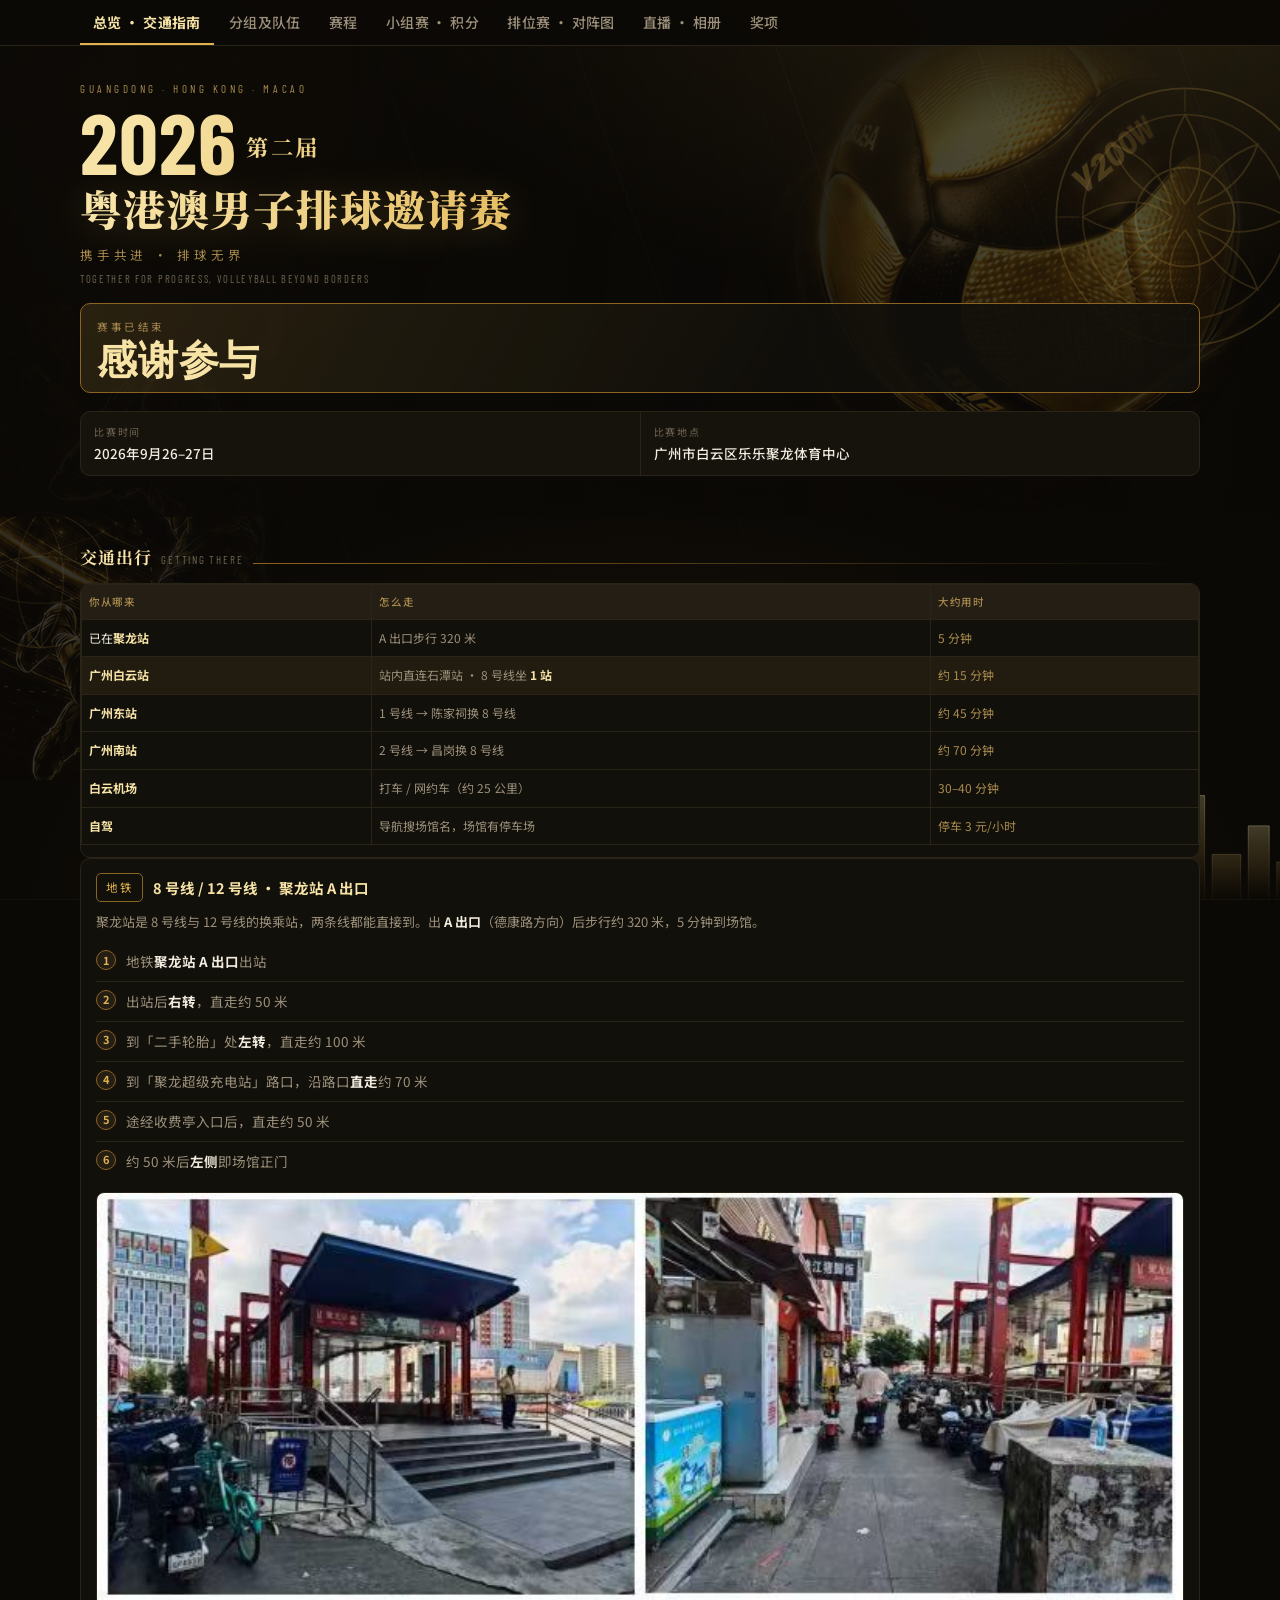
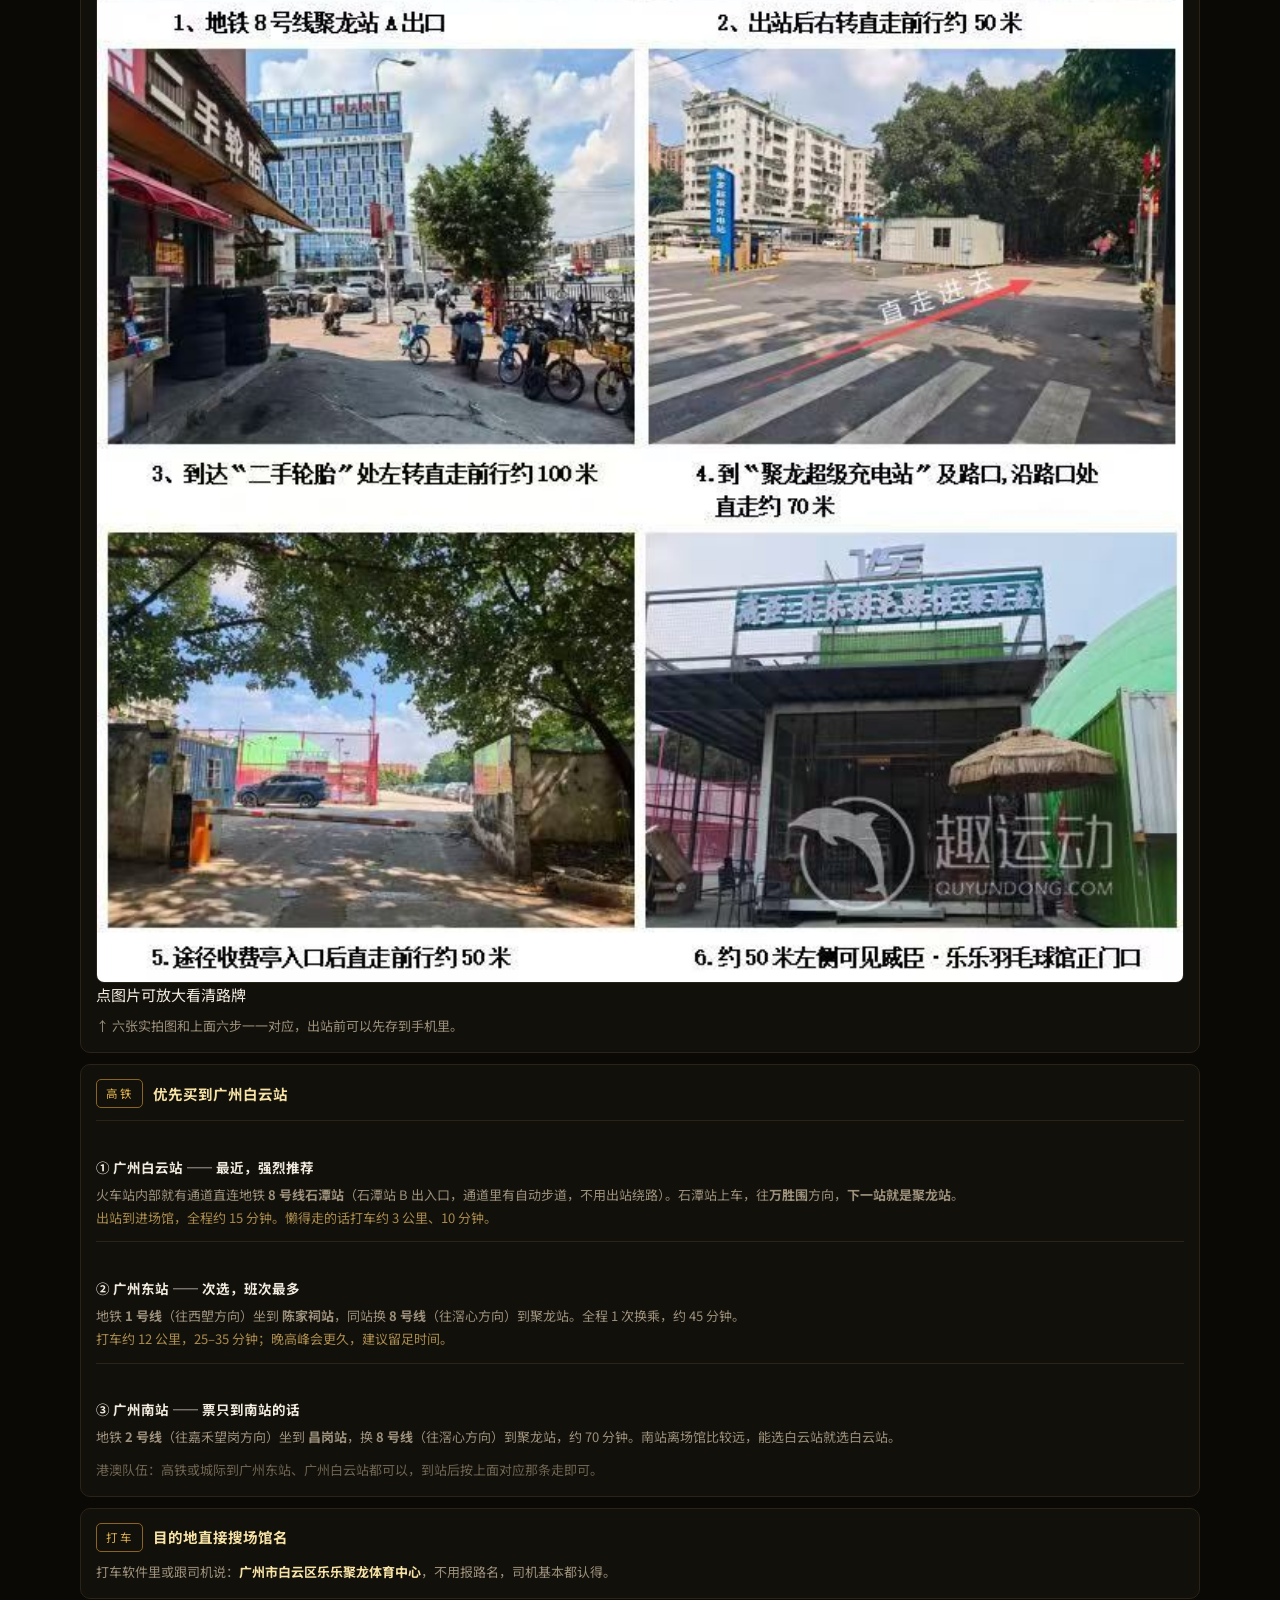
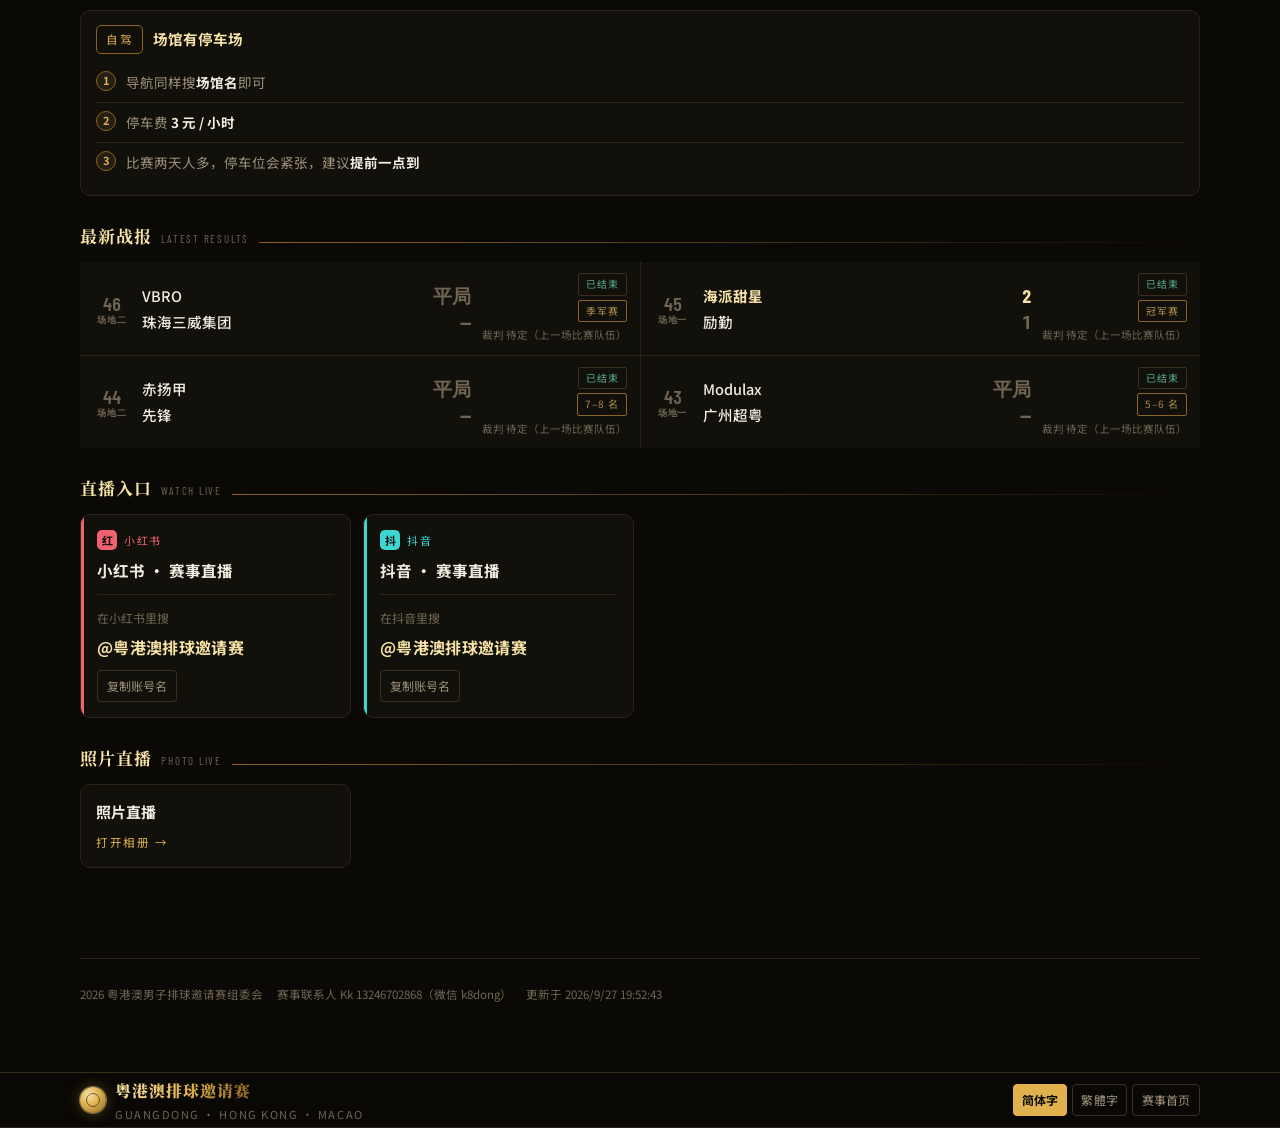
